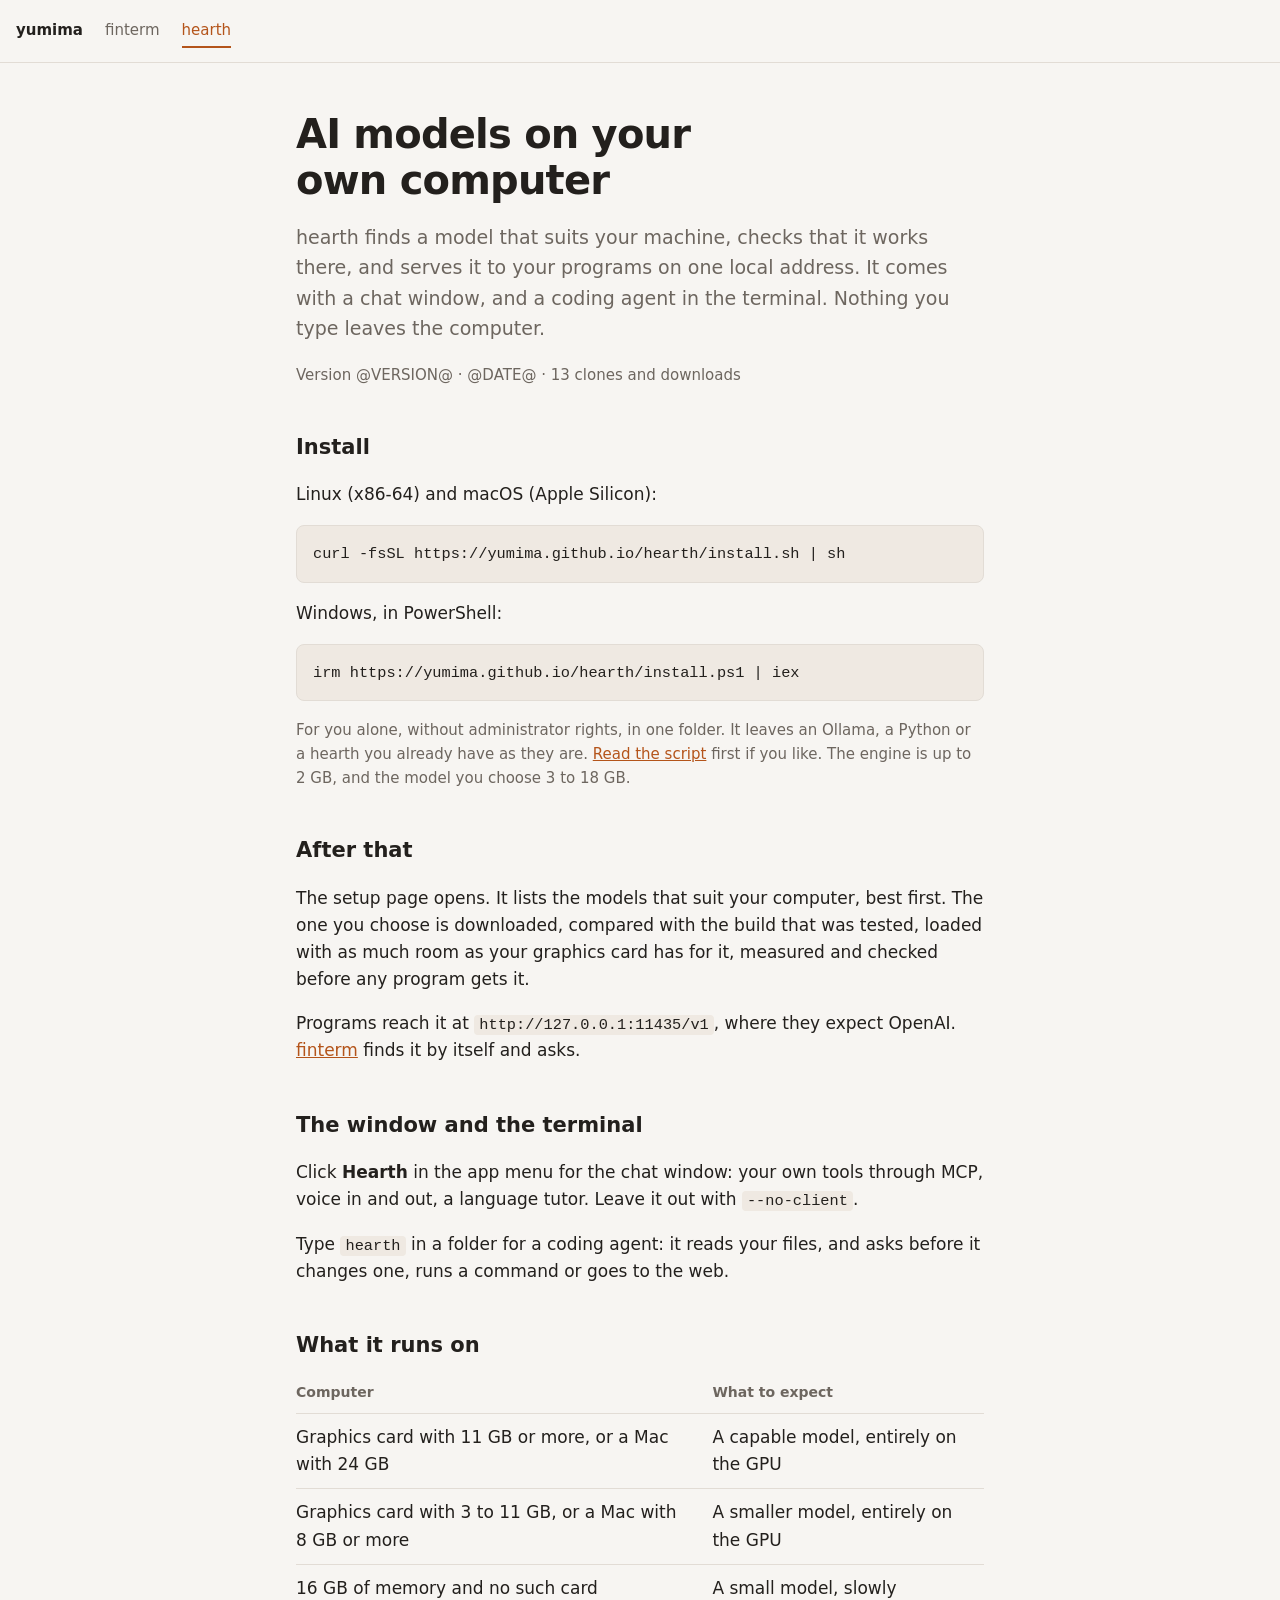
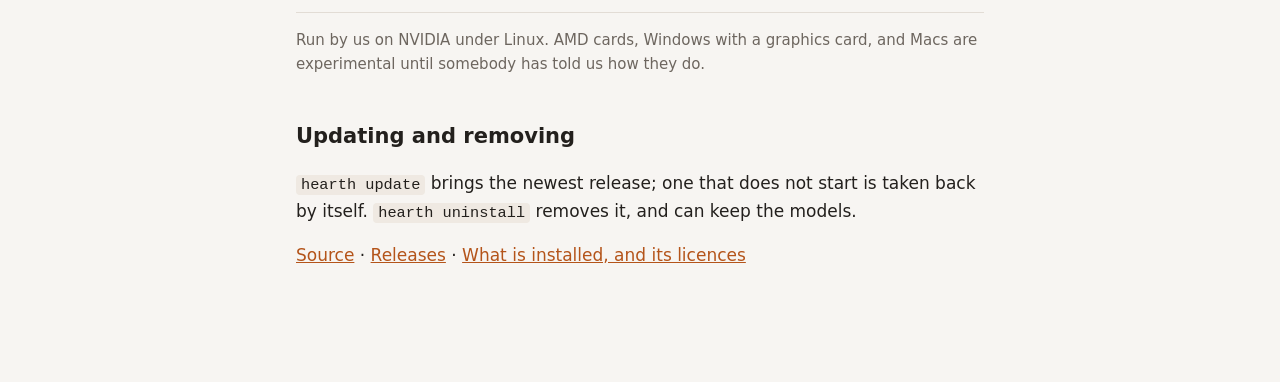
==== site/index.html @ 19655239 "site: version, date, and how many clones and downloads Co-Authored-By: Claude Opus 5.5 <noreply@anth" ====
<!doctype html>
<html lang="en">
<head>
<meta charset="utf-8">
<meta name="viewport" content="width=device-width, initial-scale=1">
<title>hearth</title>
<meta name="description" content="hearth runs AI models on your own computer and serves them to your programs, with a chat window and a coding agent.">
<link rel="stylesheet" href="style.css">
</head>
<body>
<nav aria-label="Projects"><a href="/">yumima</a><a href="/finterm/">finterm</a><a href="/hearth/" aria-current="page">hearth</a></nav>
<main>
  <h1>AI models on your own computer</h1>
  <p class="lead">hearth finds a model that suits your machine, checks that it works there, and serves it to your programs on one local address. It comes with a chat window, and a coding agent in the terminal. Nothing you type leaves the computer.</p>

  <p class="dim">Version @VERSION@ · @DATE@ · <span id="count" data-base="13" title="13 clones of the source that GitHub counted from 10 to 23 November 2026, automated ones included, and the downloads of the engine">13</span> clones and downloads</p>
  <script>
  (function () {
    var el = document.getElementById("count"), base = +el.dataset.base;
    fetch("https://api.github.com/repos/yumima/hearth/releases?per_page=100")
      .then(function (x) { return x.ok ? x.json() : []; })
      .then(function (releases) {
        var n = 0;
        releases.forEach(function (rel) {
          rel.assets.forEach(function (a) { if (/^hearth-.*\.whl$/.test(a.name)) n += a.download_count; });
        });
        el.textContent = (base + n).toLocaleString("en");
      }).catch(function () {});
  })();
  </script>

  <section aria-labelledby="install">
    <h2 id="install">Install</h2>
    <p>Linux (x86-64) and macOS (Apple Silicon):</p>
    <pre><code>curl -fsSL https://yumima.github.io/hearth/install.sh | sh</code></pre>
    <p>Windows, in PowerShell:</p>
    <pre><code>irm https://yumima.github.io/hearth/install.ps1 | iex</code></pre>
    <p class="dim">For you alone, without administrator rights, in one folder. It leaves an Ollama, a Python or a hearth you already have as they are. <a href="install.sh">Read the script</a> first if you like. The engine is up to 2&nbsp;GB, and the model you choose 3&nbsp;to&nbsp;18&nbsp;GB.</p>
  </section>

  <section aria-labelledby="after">
    <h2 id="after">After that</h2>
    <p>The setup page opens. It lists the models that suit your computer, best first. The one you choose is downloaded, compared with the build that was tested, loaded with as much room as your graphics card has for it, measured and checked before any program gets it.</p>
    <p>Programs reach it at <code>http://127.0.0.1:11435/v1</code>, where they expect OpenAI. <a href="/finterm/">finterm</a> finds it by itself and asks.</p>
  </section>

  <section aria-labelledby="client">
    <h2 id="client">The window and the terminal</h2>
    <p>Click <b>Hearth</b> in the app menu for the chat window: your own tools through MCP, voice in and out, a language tutor. Leave it out with <code>--no-client</code>.</p>
    <p>Type <code>hearth</code> in a folder for a coding agent: it reads your files, and asks before it changes one, runs a command or goes to the web.</p>
  </section>

  <section aria-labelledby="needs">
    <h2 id="needs">What it runs on</h2>
    <table>
      <thead><tr><th scope="col">Computer</th><th scope="col">What to expect</th></tr></thead>
      <tbody>
        <tr><td>Graphics card with 11&nbsp;GB or more, or a Mac with 24&nbsp;GB</td><td>A capable model, entirely on the GPU</td></tr>
        <tr><td>Graphics card with 3&nbsp;to&nbsp;11&nbsp;GB, or a Mac with 8&nbsp;GB or more</td><td>A smaller model, entirely on the GPU</td></tr>
        <tr><td>16&nbsp;GB of memory and no such card</td><td>A small model, slowly</td></tr>
      </tbody>
    </table>
    <p class="dim">Run by us on NVIDIA under Linux. AMD cards, Windows with a graphics card, and Macs are experimental until somebody has told us how they do.</p>
  </section>

  <section aria-labelledby="leave">
    <h2 id="leave">Updating and removing</h2>
    <p><code>hearth update</code> brings the newest release; one that does not start is taken back by itself. <code>hearth uninstall</code> removes it, and can keep the models.</p>
    <p><a href="https://github.com/yumima/hearth">Source</a> · <a href="https://github.com/yumima/hearth/releases">Releases</a> · <a href="https://github.com/yumima/hearth/blob/main/THIRD_PARTY.md">What is installed, and its licences</a></p>
  </section>
</main>
</body>
</html>
---- site/style.css ----
:root{color-scheme:light dark;--bg:#f7f5f2;--ink:#23201d;--dim:#6d665f;--line:#e2dcd5;--accent:#b4541a;--code:#efe9e2}
@media (prefers-color-scheme:dark){:root{--bg:#171513;--ink:#ece7e1;--dim:#a49b92;--line:#38332e;--accent:#e08b4f;--code:#221f1b}}
*{box-sizing:border-box}
body{margin:0;background:var(--bg);color:var(--ink);font:17px/1.6 system-ui,-apple-system,"Segoe UI",sans-serif}
nav{display:flex;flex-wrap:wrap;gap:4px 22px;padding:14px 16px;border-bottom:1px solid var(--line);font-size:15px}
nav a{color:var(--dim);text-decoration:none;padding:4px 0}
nav a:first-child{font-weight:600;color:var(--ink)}
nav a[aria-current]{color:var(--accent);border-bottom:2px solid var(--accent)}
main{max-width:720px;margin:0 auto;padding:48px 16px 96px}
h1{font-size:clamp(28px,6vw,40px);line-height:1.15;letter-spacing:-.02em;margin:0 0 16px;text-wrap:balance}
h2{font-size:21px;margin:44px 0 8px}
.lead{font-size:19px;color:var(--dim)}.dim{color:var(--dim);font-size:15px}
a{color:var(--accent)}
a:focus-visible{outline:2px solid var(--accent);outline-offset:3px}
code{background:var(--code);border-radius:4px;padding:1px 5px;font:.9em ui-monospace,Consolas,monospace;overflow-wrap:anywhere}
pre{background:var(--code);border:1px solid var(--line);border-radius:8px;padding:14px 16px;overflow-x:auto}
pre code{background:none;padding:0}
table{border-collapse:collapse;width:100%}
th,td{text-align:left;padding:10px 12px 10px 0;border-bottom:1px solid var(--line);vertical-align:top}
th{font-size:14px;color:var(--dim);font-weight:600}
.cards{display:grid;grid-template-columns:repeat(auto-fit,minmax(220px,1fr));gap:14px;margin-top:32px}
.cards a{display:block;border:1px solid var(--line);border-radius:12px;padding:20px;text-decoration:none;color:var(--ink)}
.cards a:hover{border-color:var(--accent)}
.cards b{display:block;font-size:20px;margin-bottom:4px}.cards span{color:var(--dim);font-size:15px}
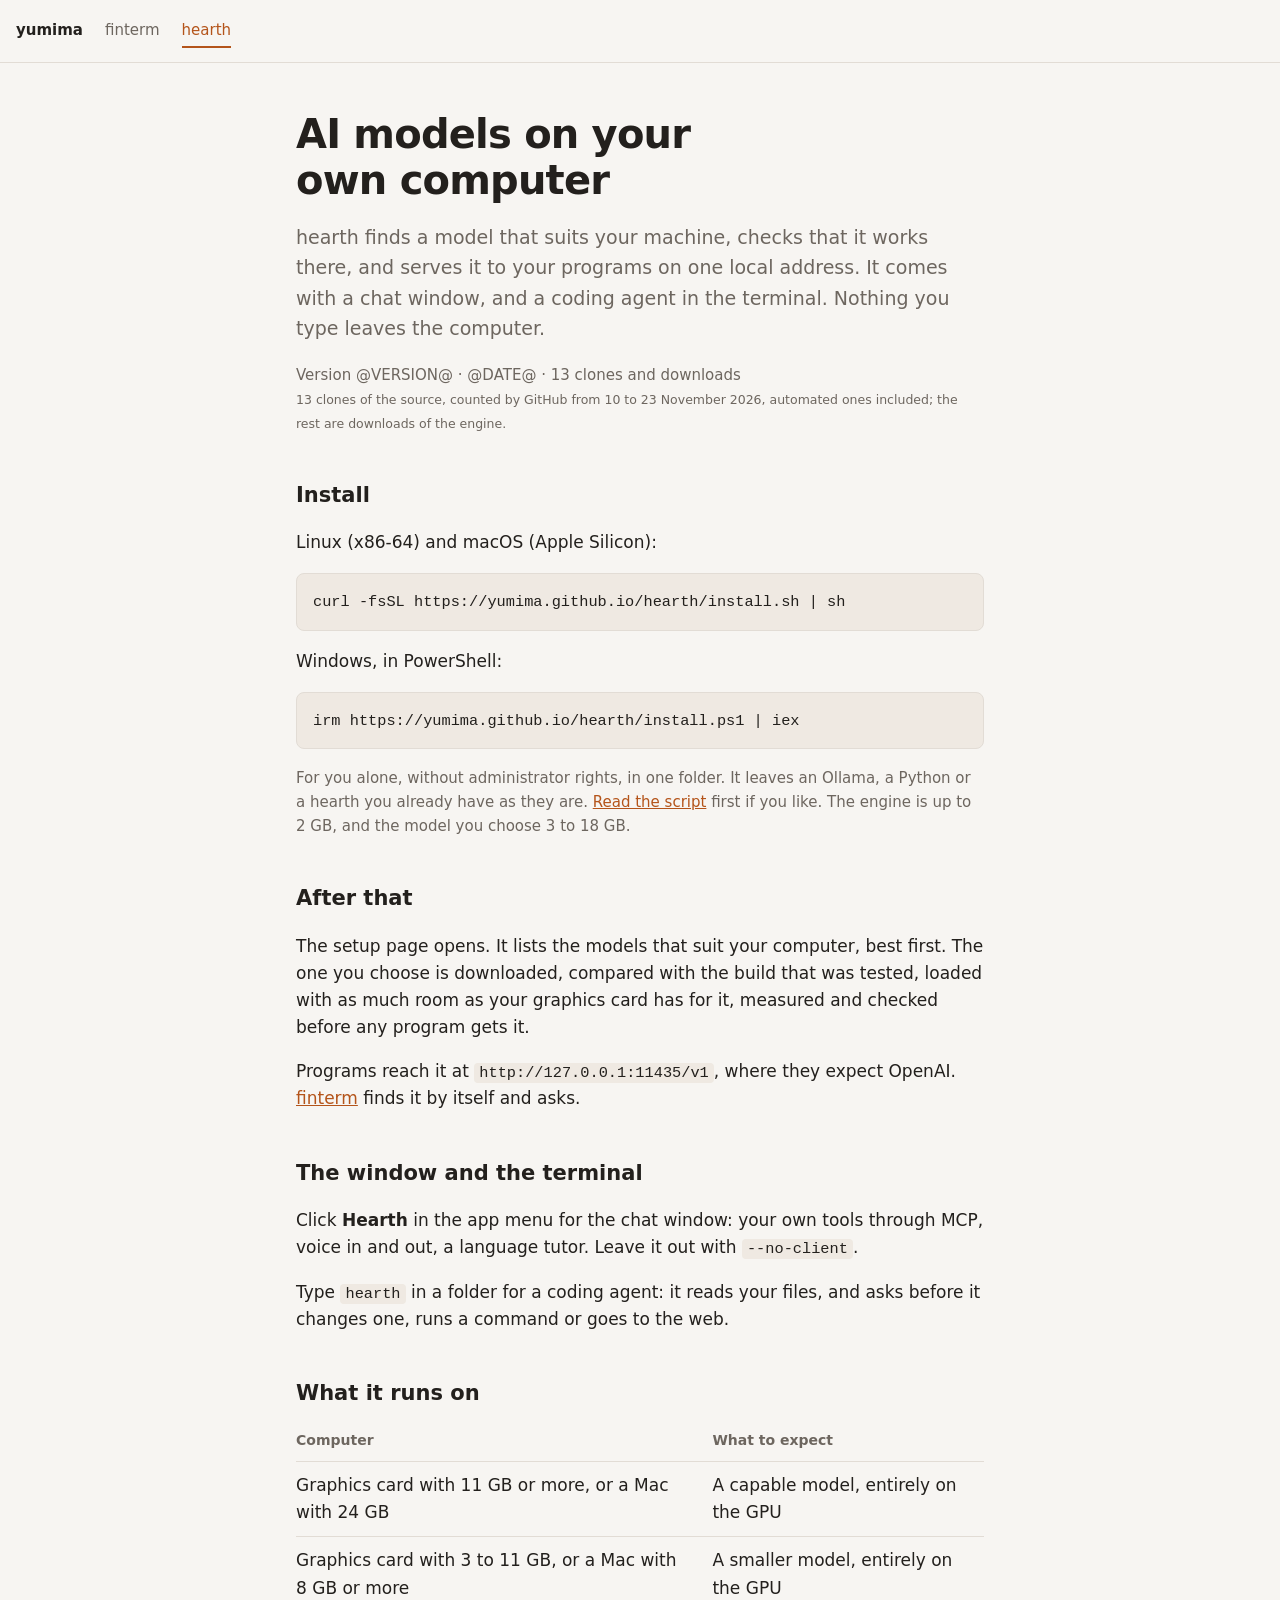
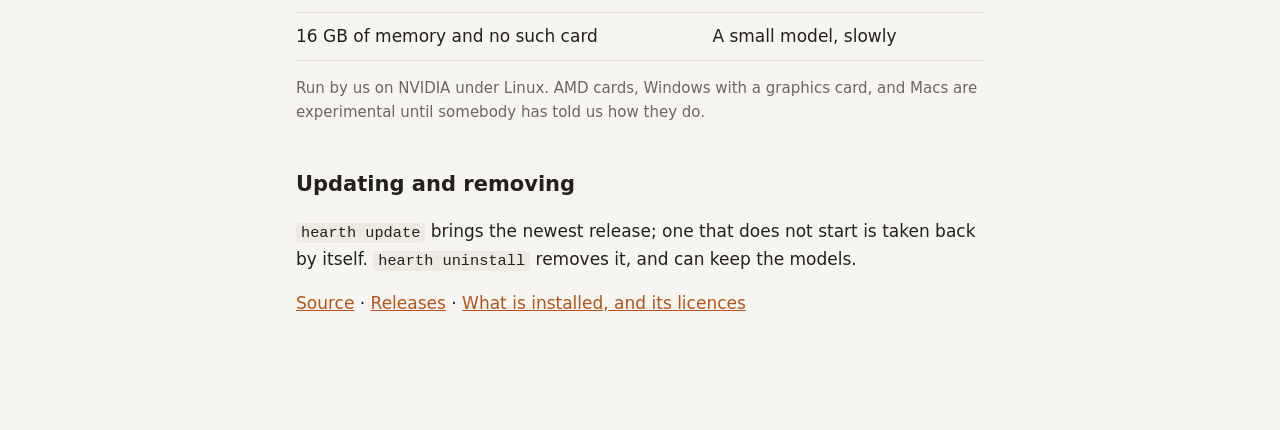
==== commit ce264453: "site: what the count is made of Co-Authored-By: Claude Opus 5.5 <noreply@anthropic.com>" ====
--- a/site/index.html
+++ b/site/index.html
@@ -13,7 +13,7 @@
   <h1>AI models on your own computer</h1>
   <p class="lead">hearth finds a model that suits your machine, checks that it works there, and serves it to your programs on one local address. It comes with a chat window, and a coding agent in the terminal. Nothing you type leaves the computer.</p>
 
-  <p class="dim">Version @VERSION@ · @DATE@ · <span id="count" data-base="13" title="13 clones of the source that GitHub counted from 10 to 23 November 2026, automated ones included, and the downloads of the engine">13</span> clones and downloads</p>
+  <p class="dim">Version @VERSION@ · @DATE@ · <span id="count" data-base="13">13</span> clones and downloads<br><small>13 clones of the source, counted by GitHub from 10 to 23 November 2026, automated ones included; the rest are downloads of the engine.</small></p>
   <script>
   (function () {
     var el = document.getElementById("count"), base = +el.dataset.base;
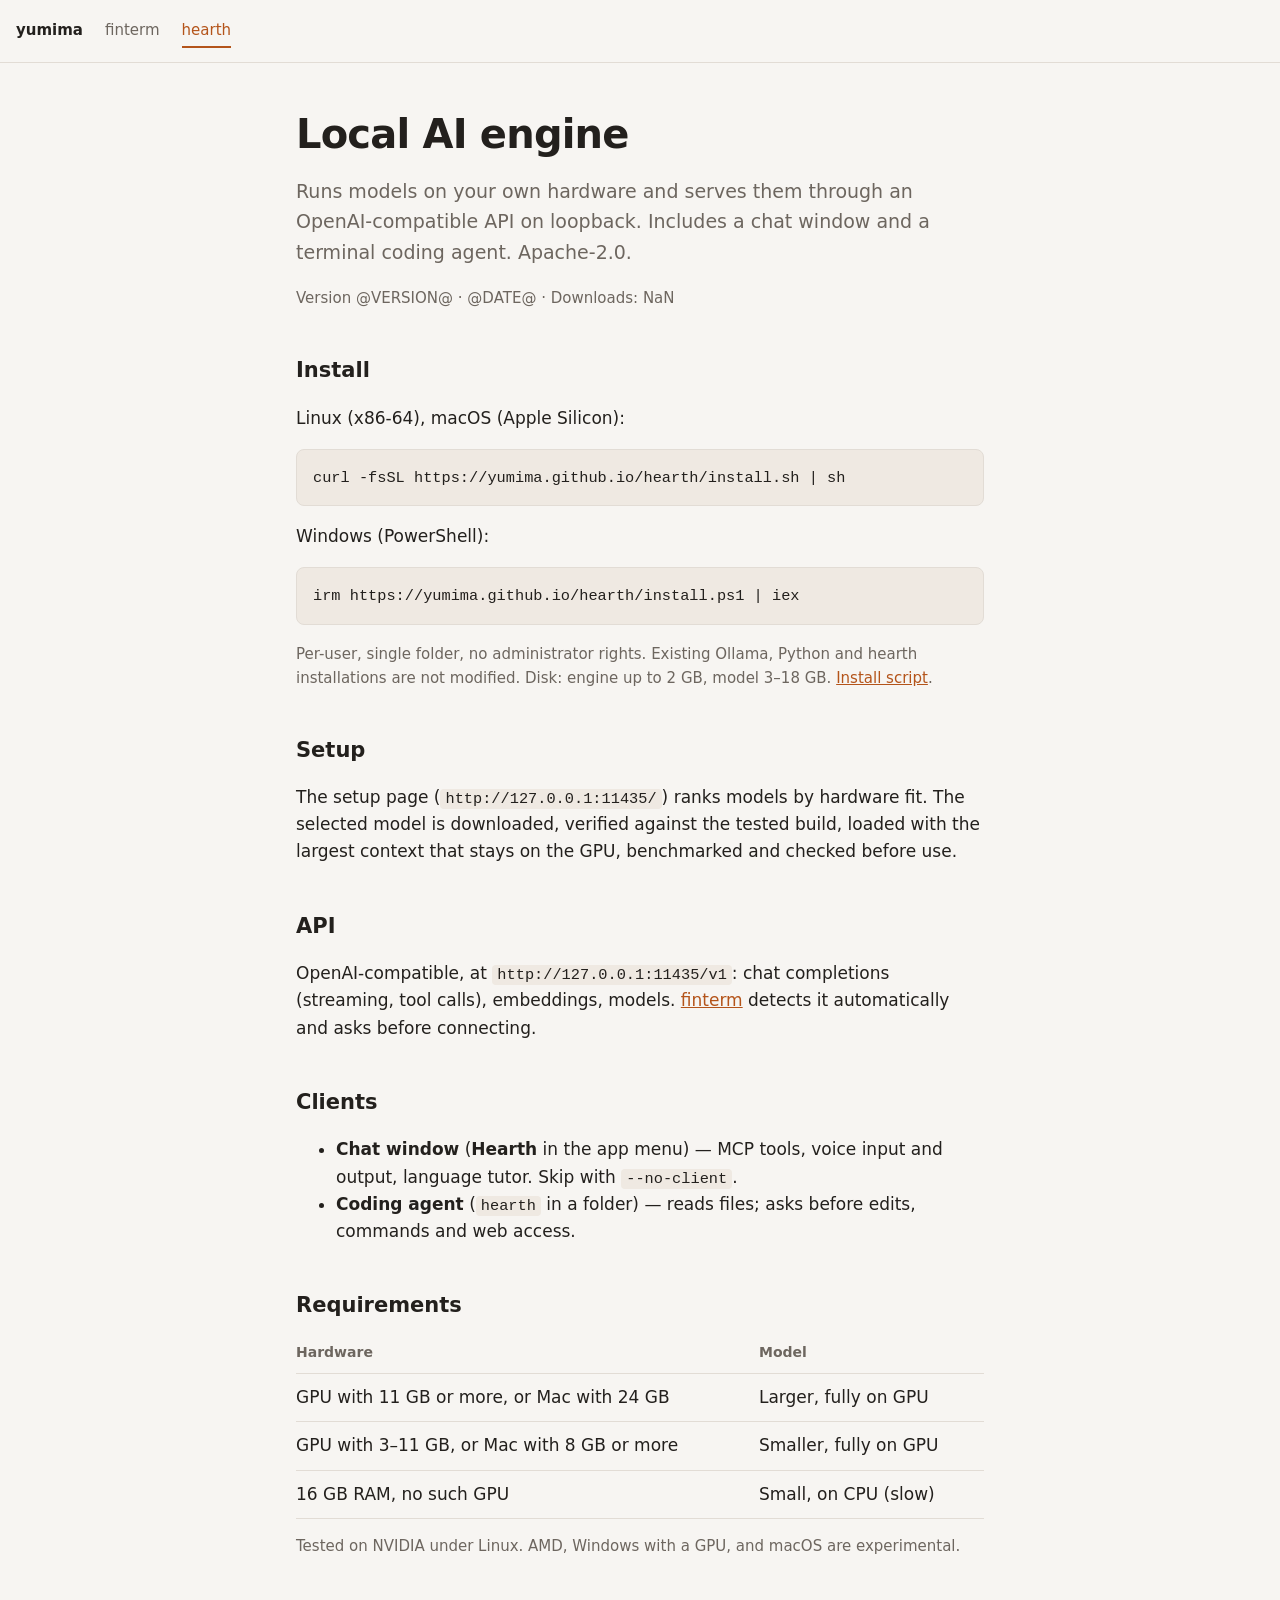
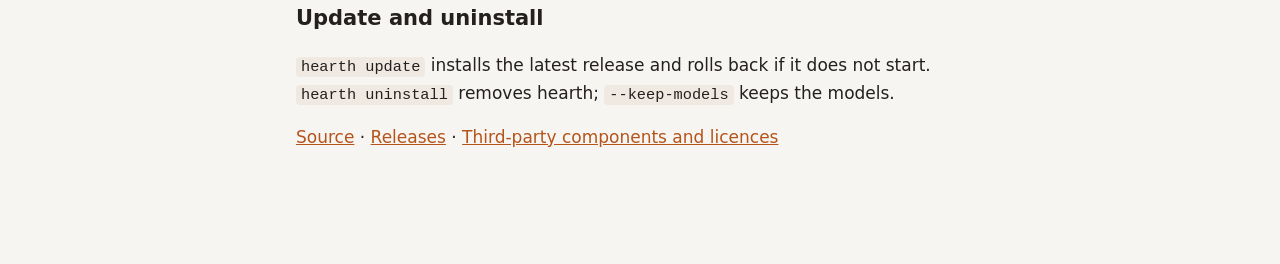
==== commit 40daa0f5: "site: the counter is downloads only; concise technical copy Co-Authored-By: Claude Opus 5.5 <noreply" ====
--- a/site/index.html
+++ b/site/index.html
@@ -3,70 +3,90 @@
 <head>
 <meta charset="utf-8">
 <meta name="viewport" content="width=device-width, initial-scale=1">
-<title>hearth</title>
-<meta name="description" content="hearth runs AI models on your own computer and serves them to your programs, with a chat window and a coding agent.">
+<title>hearth — local AI engine</title>
+<meta name="description" content="Local AI engine with an OpenAI-compatible API, a chat window and a terminal coding agent.">
 <link rel="stylesheet" href="style.css">
 </head>
 <body>
 <nav aria-label="Projects"><a href="/">yumima</a><a href="/finterm/">finterm</a><a href="/hearth/" aria-current="page">hearth</a></nav>
 <main>
-  <h1>AI models on your own computer</h1>
-  <p class="lead">hearth finds a model that suits your machine, checks that it works there, and serves it to your programs on one local address. It comes with a chat window, and a coding agent in the terminal. Nothing you type leaves the computer.</p>
+  <h1>Local AI engine</h1>
+  <p class="lead">Runs models on your own hardware and serves them through an OpenAI-compatible API on loopback. Includes a chat window and a terminal coding agent. Apache-2.0.</p>
 
-  <p class="dim">Version @VERSION@ · @DATE@ · <span id="count" data-base="13">13</span> clones and downloads<br><small>13 clones of the source, counted by GitHub from 10 to 23 November 2026, automated ones included; the rest are downloads of the engine.</small></p>
+  <p class="dim">Version @VERSION@ · @DATE@ · Downloads: <span id="count" data-built="@DOWNLOADS@">@DOWNLOADS@</span></p>
   <script>
   (function () {
-    var el = document.getElementById("count"), base = +el.dataset.base;
-    fetch("https://api.github.com/repos/yumima/hearth/releases?per_page=100")
-      .then(function (x) { return x.ok ? x.json() : []; })
-      .then(function (releases) {
-        var n = 0;
-        releases.forEach(function (rel) {
-          rel.assets.forEach(function (a) { if (/^hearth-.*\.whl$/.test(a.name)) n += a.download_count; });
-        });
-        el.textContent = (base + n).toLocaleString("en");
-      }).catch(function () {});
+    // Counts only rise: the page's own, the last shown in the past day, GitHub's current.
+    var el = document.getElementById("count"), key = "hearth-downloads", shown = +el.dataset.built;
+    function render() { el.textContent = shown.toLocaleString("en"); }
+    function refresh() {
+      fetch("https://api.github.com/repos/yumima/hearth/releases?per_page=100")
+        .then(function (x) { if (!x.ok) throw x.status; return x.json(); })
+        .then(function (releases) {
+          var n = 0;
+          releases.forEach(function (rel) {
+            rel.assets.forEach(function (a) { if (/^hearth-.*\.whl$/.test(a.name)) n += a.download_count; });
+          });
+          if (n <= shown) return;
+          shown = n;
+          try { localStorage.setItem(key, JSON.stringify({ at: Date.now(), n: n })); } catch (e) {}
+          render();
+        }).catch(function () {});
+    }
+    try {
+      var m = JSON.parse(localStorage.getItem(key));
+      if (m && Date.now() - m.at < 864e5 && m.n > shown) shown = m.n;
+    } catch (e) {}
+    render();
+    refresh();
+    document.addEventListener("visibilitychange", function () { if (!document.hidden) refresh(); });
   })();
   </script>
 
   <section aria-labelledby="install">
     <h2 id="install">Install</h2>
-    <p>Linux (x86-64) and macOS (Apple Silicon):</p>
+    <p>Linux (x86-64), macOS (Apple Silicon):</p>
     <pre><code>curl -fsSL https://yumima.github.io/hearth/install.sh | sh</code></pre>
-    <p>Windows, in PowerShell:</p>
+    <p>Windows (PowerShell):</p>
     <pre><code>irm https://yumima.github.io/hearth/install.ps1 | iex</code></pre>
-    <p class="dim">For you alone, without administrator rights, in one folder. It leaves an Ollama, a Python or a hearth you already have as they are. <a href="install.sh">Read the script</a> first if you like. The engine is up to 2&nbsp;GB, and the model you choose 3&nbsp;to&nbsp;18&nbsp;GB.</p>
+    <p class="dim">Per-user, single folder, no administrator rights. Existing Ollama, Python and hearth installations are not modified. Disk: engine up to 2&nbsp;GB, model 3–18&nbsp;GB. <a href="install.sh">Install script</a>.</p>
   </section>
 
-  <section aria-labelledby="after">
-    <h2 id="after">After that</h2>
-    <p>The setup page opens. It lists the models that suit your computer, best first. The one you choose is downloaded, compared with the build that was tested, loaded with as much room as your graphics card has for it, measured and checked before any program gets it.</p>
-    <p>Programs reach it at <code>http://127.0.0.1:11435/v1</code>, where they expect OpenAI. <a href="/finterm/">finterm</a> finds it by itself and asks.</p>
+  <section aria-labelledby="setup">
+    <h2 id="setup">Setup</h2>
+    <p>The setup page (<code>http://127.0.0.1:11435/</code>) ranks models by hardware fit. The selected model is downloaded, verified against the tested build, loaded with the largest context that stays on the GPU, benchmarked and checked before use.</p>
+  </section>
+
+  <section aria-labelledby="api">
+    <h2 id="api">API</h2>
+    <p>OpenAI-compatible, at <code>http://127.0.0.1:11435/v1</code>: chat completions (streaming, tool calls), embeddings, models. <a href="/finterm/">finterm</a> detects it automatically and asks before connecting.</p>
   </section>
 
   <section aria-labelledby="client">
-    <h2 id="client">The window and the terminal</h2>
-    <p>Click <b>Hearth</b> in the app menu for the chat window: your own tools through MCP, voice in and out, a language tutor. Leave it out with <code>--no-client</code>.</p>
-    <p>Type <code>hearth</code> in a folder for a coding agent: it reads your files, and asks before it changes one, runs a command or goes to the web.</p>
+    <h2 id="client">Clients</h2>
+    <ul>
+      <li><b>Chat window</b> (<b>Hearth</b> in the app menu) — MCP tools, voice input and output, language tutor. Skip with <code>--no-client</code>.</li>
+      <li><b>Coding agent</b> (<code>hearth</code> in a folder) — reads files; asks before edits, commands and web access.</li>
+    </ul>
   </section>
 
   <section aria-labelledby="needs">
-    <h2 id="needs">What it runs on</h2>
+    <h2 id="needs">Requirements</h2>
     <table>
-      <thead><tr><th scope="col">Computer</th><th scope="col">What to expect</th></tr></thead>
+      <thead><tr><th scope="col">Hardware</th><th scope="col">Model</th></tr></thead>
       <tbody>
-        <tr><td>Graphics card with 11&nbsp;GB or more, or a Mac with 24&nbsp;GB</td><td>A capable model, entirely on the GPU</td></tr>
-        <tr><td>Graphics card with 3&nbsp;to&nbsp;11&nbsp;GB, or a Mac with 8&nbsp;GB or more</td><td>A smaller model, entirely on the GPU</td></tr>
-        <tr><td>16&nbsp;GB of memory and no such card</td><td>A small model, slowly</td></tr>
+        <tr><td>GPU with 11&nbsp;GB or more, or Mac with 24&nbsp;GB</td><td>Larger, fully on GPU</td></tr>
+        <tr><td>GPU with 3–11&nbsp;GB, or Mac with 8&nbsp;GB or more</td><td>Smaller, fully on GPU</td></tr>
+        <tr><td>16&nbsp;GB RAM, no such GPU</td><td>Small, on CPU (slow)</td></tr>
       </tbody>
     </table>
-    <p class="dim">Run by us on NVIDIA under Linux. AMD cards, Windows with a graphics card, and Macs are experimental until somebody has told us how they do.</p>
+    <p class="dim">Tested on NVIDIA under Linux. AMD, Windows with a GPU, and macOS are experimental.</p>
   </section>
 
   <section aria-labelledby="leave">
-    <h2 id="leave">Updating and removing</h2>
-    <p><code>hearth update</code> brings the newest release; one that does not start is taken back by itself. <code>hearth uninstall</code> removes it, and can keep the models.</p>
-    <p><a href="https://github.com/yumima/hearth">Source</a> · <a href="https://github.com/yumima/hearth/releases">Releases</a> · <a href="https://github.com/yumima/hearth/blob/main/THIRD_PARTY.md">What is installed, and its licences</a></p>
+    <h2 id="leave">Update and uninstall</h2>
+    <p><code>hearth update</code> installs the latest release and rolls back if it does not start. <code>hearth uninstall</code> removes hearth; <code>--keep-models</code> keeps the models.</p>
+    <p><a href="https://github.com/yumima/hearth">Source</a> · <a href="https://github.com/yumima/hearth/releases">Releases</a> · <a href="https://github.com/yumima/hearth/blob/main/THIRD_PARTY.md">Third-party components and licences</a></p>
   </section>
 </main>
 </body>
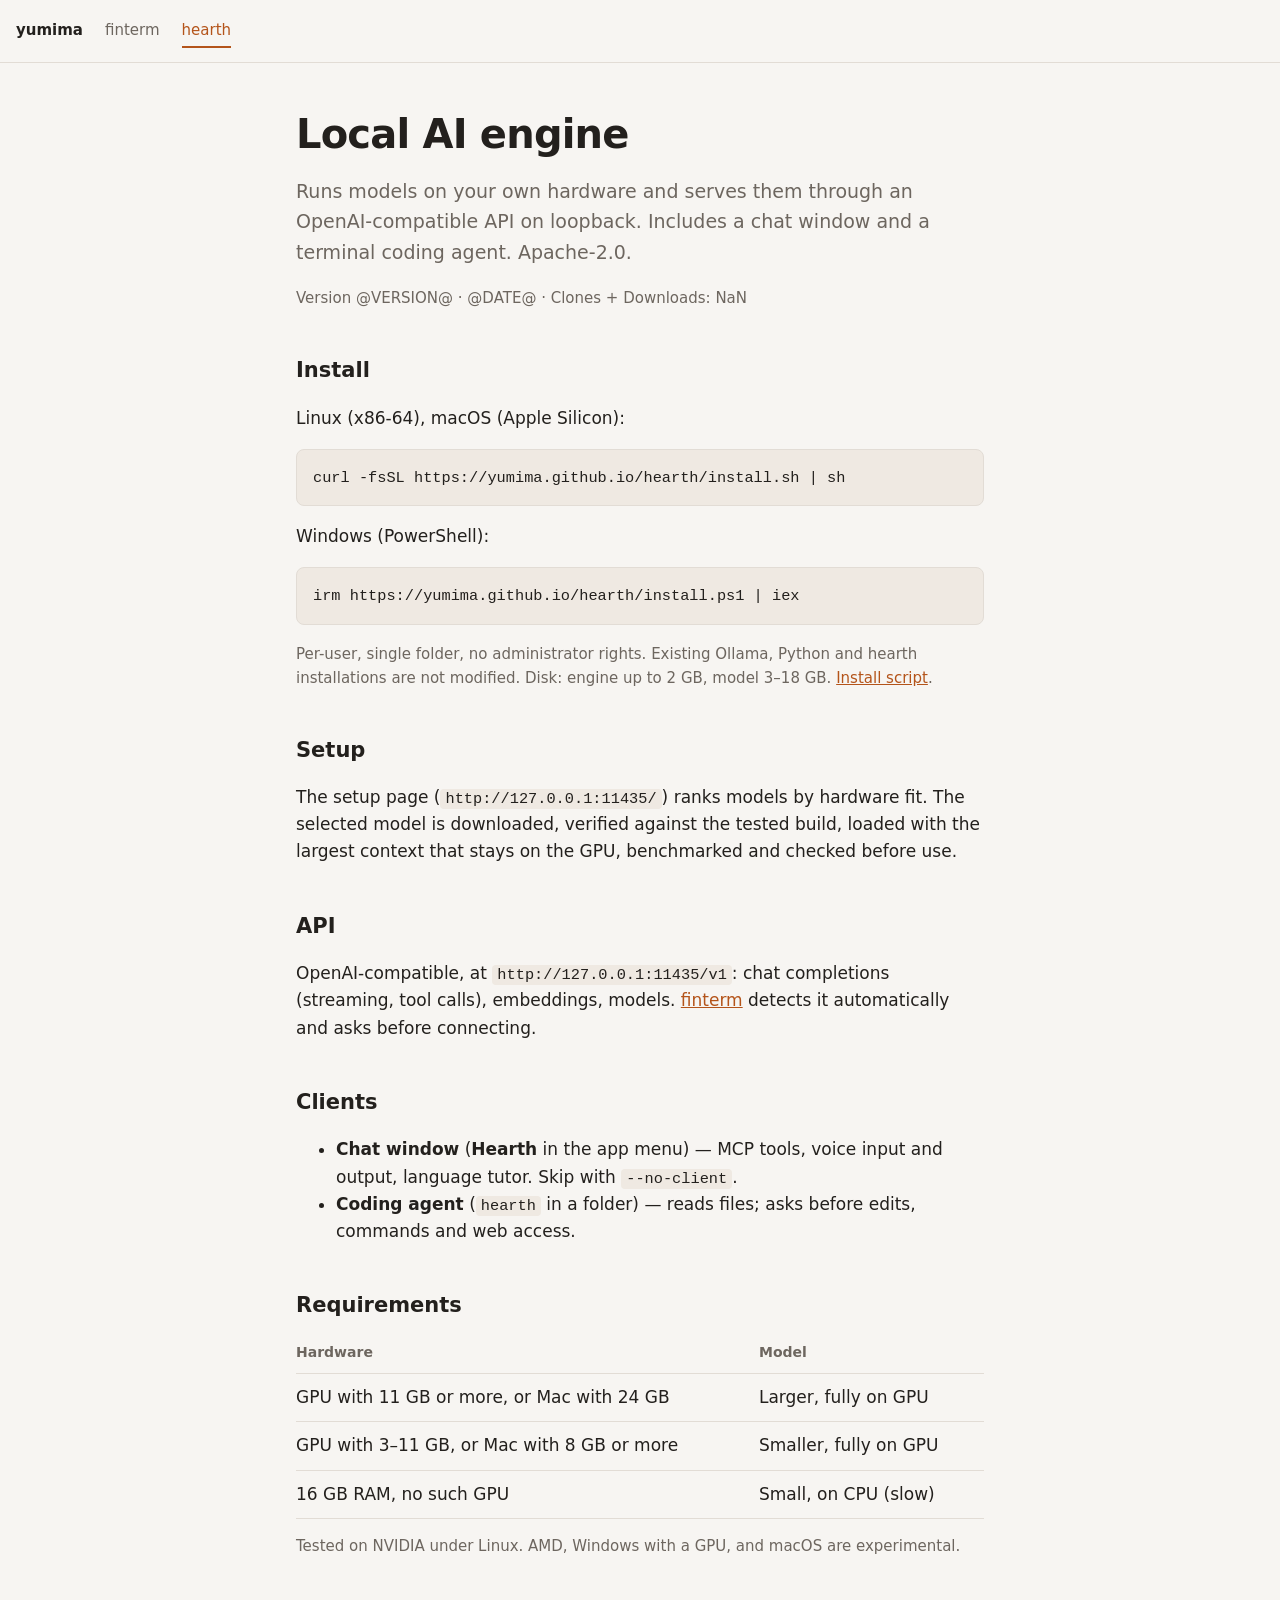
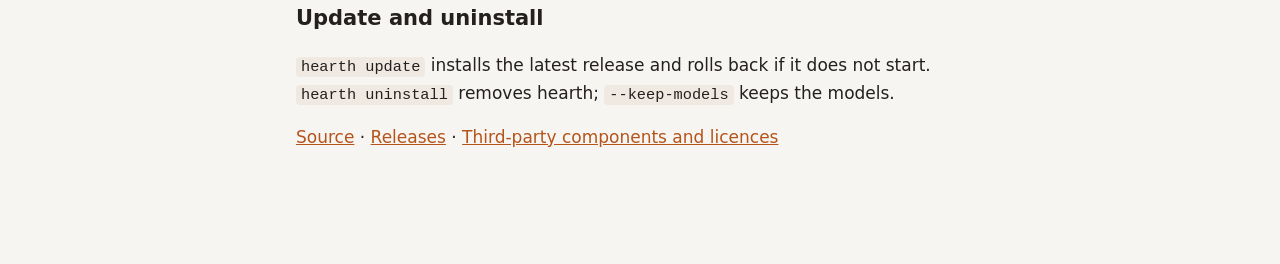
==== commit ddc50569: "site: the counter is clones and downloads Co-Authored-By: Claude Opus 5.5 <noreply@anthropic.com>" ====
--- a/site/index.html
+++ b/site/index.html
@@ -13,12 +13,12 @@
   <h1>Local AI engine</h1>
   <p class="lead">Runs models on your own hardware and serves them through an OpenAI-compatible API on loopback. Includes a chat window and a terminal coding agent. Apache-2.0.</p>
 
-  <p class="dim">Version @VERSION@ · @DATE@ · Downloads: <span id="count" data-built="@DOWNLOADS@">@DOWNLOADS@</span></p>
+  <p class="dim">Version @VERSION@ · @DATE@ · Clones + Downloads: <span id="count" data-clones="13" data-built="@DOWNLOADS@">@TOTAL@</span></p>
   <script>
   (function () {
-    // Counts only rise: the page's own, the last shown in the past day, GitHub's current.
-    var el = document.getElementById("count"), key = "hearth-downloads", shown = +el.dataset.built;
-    function render() { el.textContent = shown.toLocaleString("en"); }
+    // Clones (GitHub gives them only to the owner) and downloads. Counts only rise: the page's own, the last shown in the past day, GitHub's current.
+    var el = document.getElementById("count"), key = "hearth-downloads", shown = +el.dataset.built, clones = +el.dataset.clones;
+    function render() { el.textContent = (clones + shown).toLocaleString("en"); }
     function refresh() {
       fetch("https://api.github.com/repos/yumima/hearth/releases?per_page=100")
         .then(function (x) { if (!x.ok) throw x.status; return x.json(); })
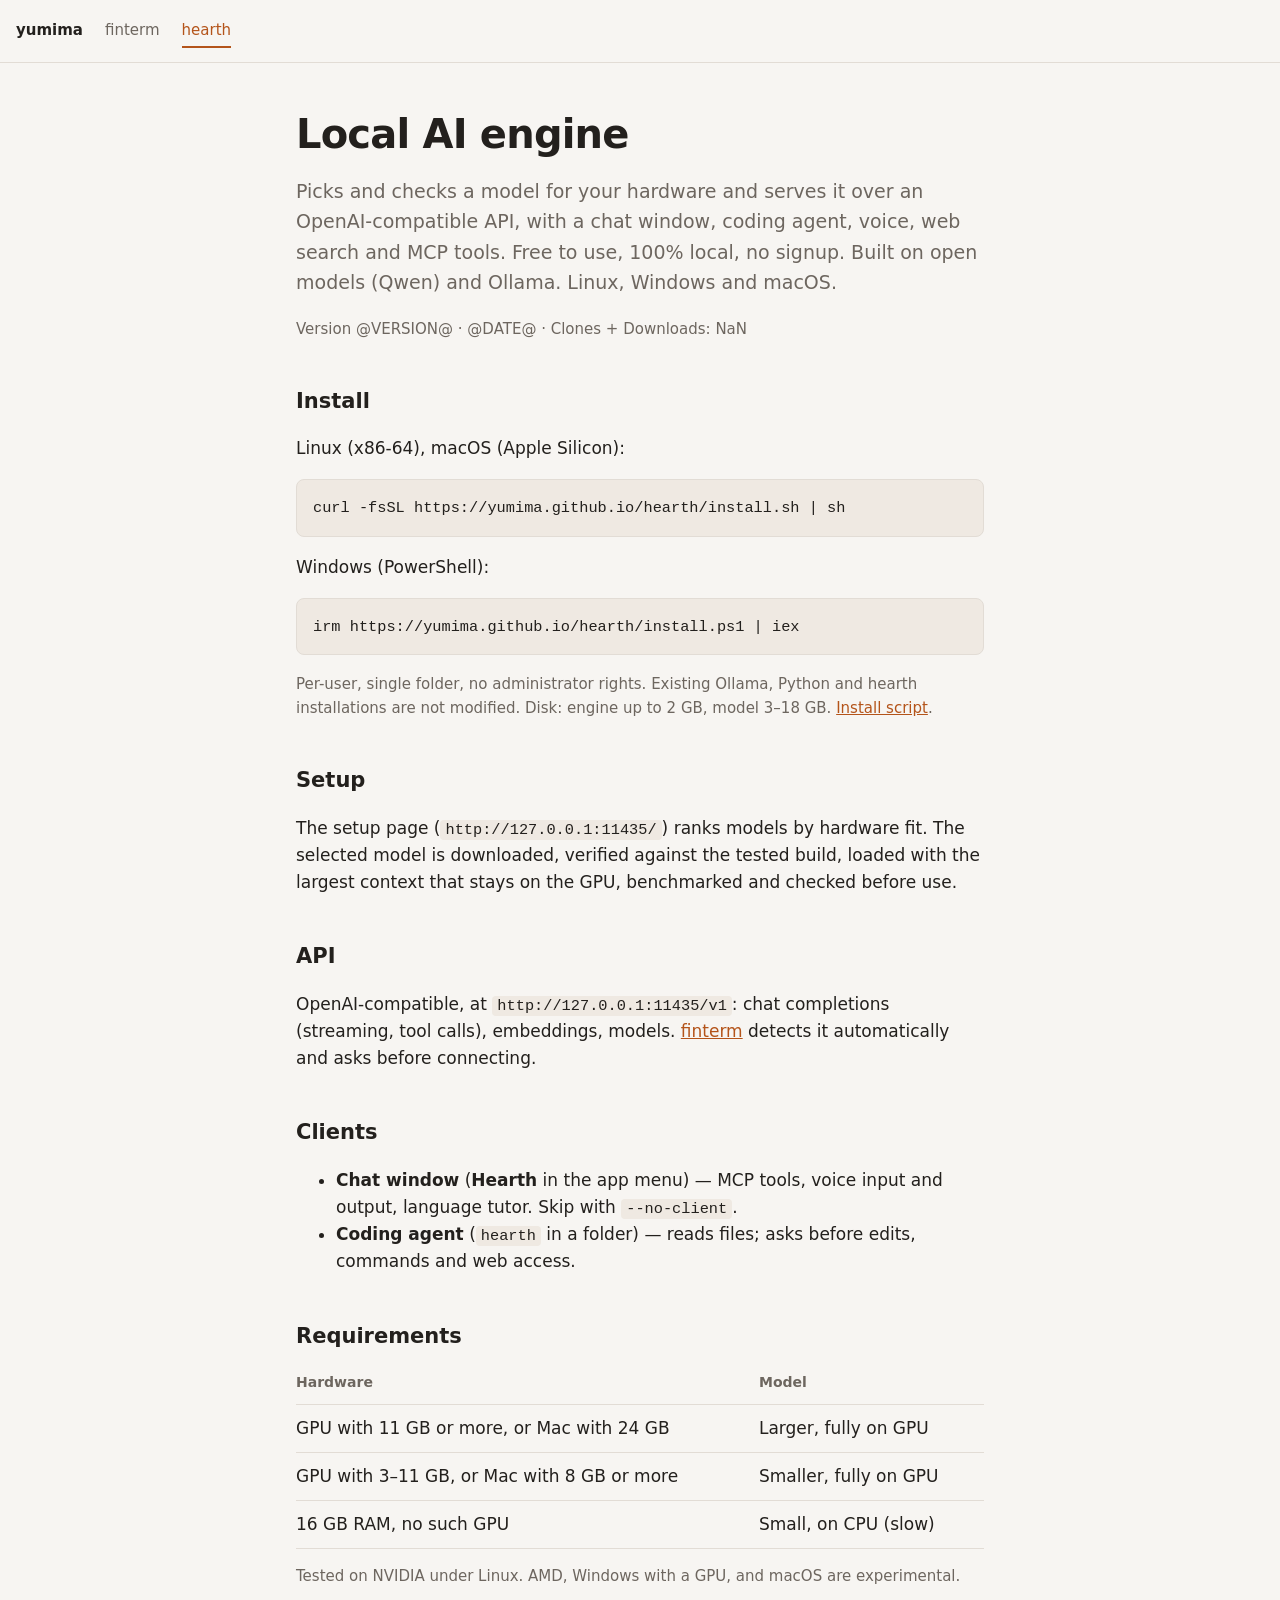
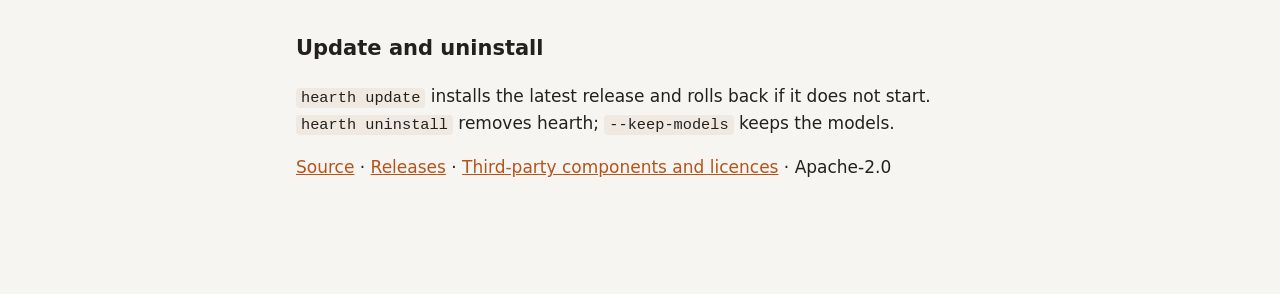
==== commit 3a333596: "site: what hearth does, shorter Co-Authored-By: Claude Opus 5.5 <noreply@anthropic.com>" ====
--- a/site/index.html
+++ b/site/index.html
@@ -4,14 +4,14 @@
 <meta charset="utf-8">
 <meta name="viewport" content="width=device-width, initial-scale=1">
 <title>hearth — local AI engine</title>
-<meta name="description" content="Local AI engine with an OpenAI-compatible API, a chat window and a terminal coding agent.">
+<meta name="description" content="Local AI engine. Picks and checks a model for your hardware and serves it over an OpenAI-compatible API, with a chat window, coding agent, voice, web search and MCP tools. Free to use, 100% local, no signup. Built on open models (Qwen) and Ollama. Linux, Windows and macOS.">
 <link rel="stylesheet" href="style.css">
 </head>
 <body>
 <nav aria-label="Projects"><a href="/">yumima</a><a href="/finterm/">finterm</a><a href="/hearth/" aria-current="page">hearth</a></nav>
 <main>
   <h1>Local AI engine</h1>
-  <p class="lead">Runs models on your own hardware and serves them through an OpenAI-compatible API on loopback. Includes a chat window and a terminal coding agent. Apache-2.0.</p>
+  <p class="lead">Picks and checks a model for your hardware and serves it over an OpenAI-compatible API, with a chat window, coding agent, voice, web search and MCP tools. Free to use, 100% local, no signup. Built on open models (Qwen) and Ollama. Linux, Windows and macOS.</p>
 
   <p class="dim">Version @VERSION@ · @DATE@ · Clones + Downloads: <span id="count" data-clones="13" data-built="@DOWNLOADS@">@TOTAL@</span></p>
   <script>
@@ -86,7 +86,7 @@
   <section aria-labelledby="leave">
     <h2 id="leave">Update and uninstall</h2>
     <p><code>hearth update</code> installs the latest release and rolls back if it does not start. <code>hearth uninstall</code> removes hearth; <code>--keep-models</code> keeps the models.</p>
-    <p><a href="https://github.com/yumima/hearth">Source</a> · <a href="https://github.com/yumima/hearth/releases">Releases</a> · <a href="https://github.com/yumima/hearth/blob/main/THIRD_PARTY.md">Third-party components and licences</a></p>
+    <p><a href="https://github.com/yumima/hearth">Source</a> · <a href="https://github.com/yumima/hearth/releases">Releases</a> · <a href="https://github.com/yumima/hearth/blob/main/THIRD_PARTY.md">Third-party components and licences</a> · Apache-2.0</p>
   </section>
 </main>
 </body>
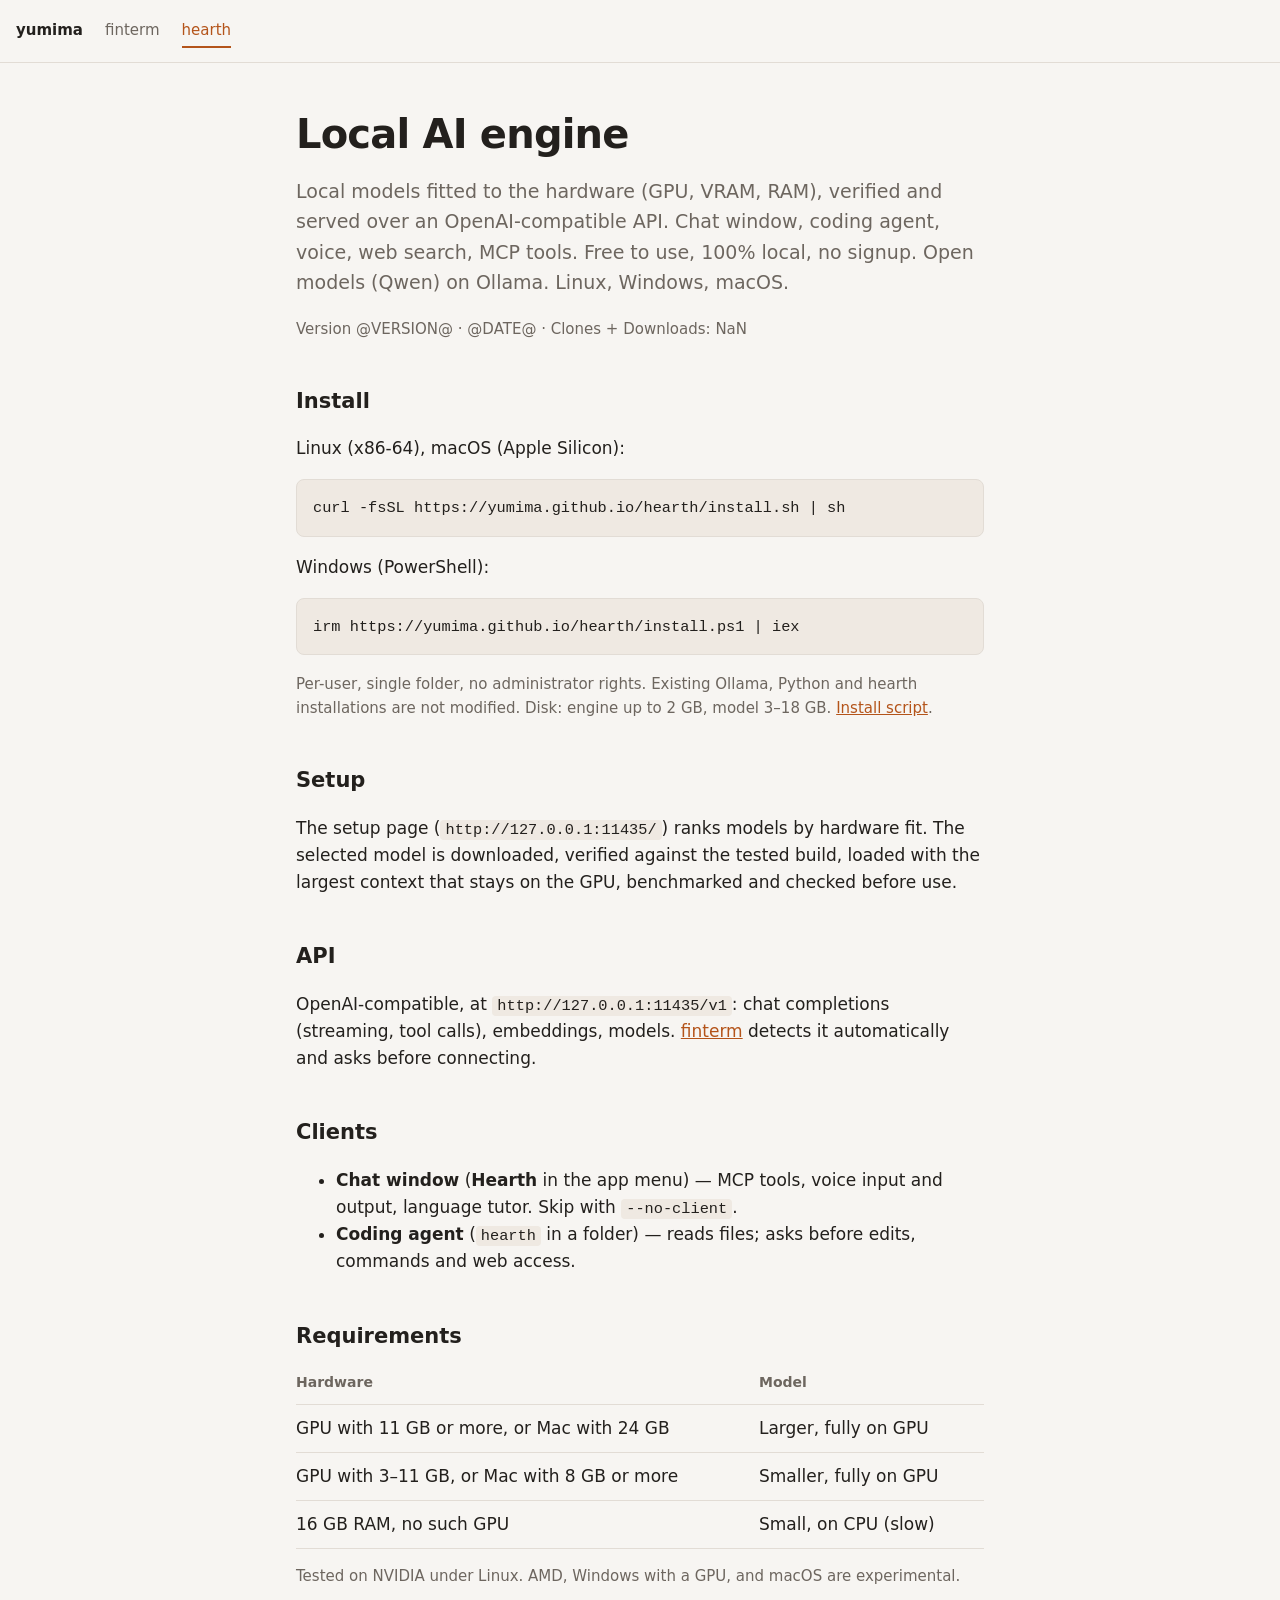
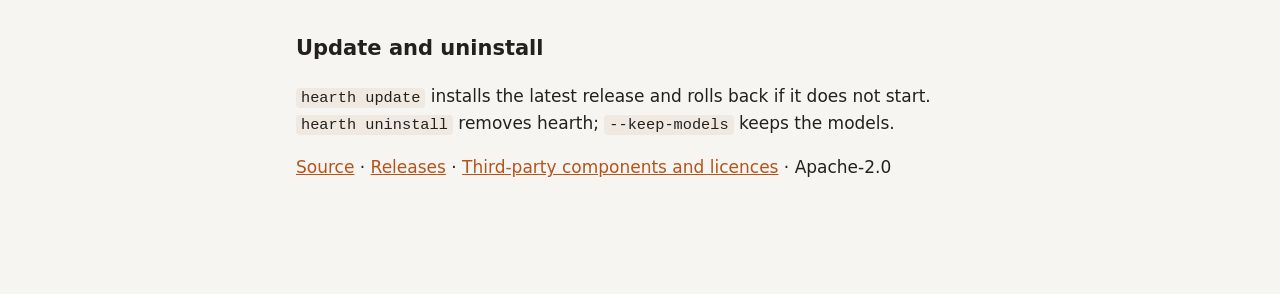
==== commit 8069845d: "site: the lead, dry and technical Co-Authored-By: Claude Opus 5.5 <noreply@anthropic.com>" ====
--- a/site/index.html
+++ b/site/index.html
@@ -4,14 +4,14 @@
 <meta charset="utf-8">
 <meta name="viewport" content="width=device-width, initial-scale=1">
 <title>hearth — local AI engine</title>
-<meta name="description" content="Local AI engine. Picks and checks a model for your hardware and serves it over an OpenAI-compatible API, with a chat window, coding agent, voice, web search and MCP tools. Free to use, 100% local, no signup. Built on open models (Qwen) and Ollama. Linux, Windows and macOS.">
+<meta name="description" content="Local AI engine. Local models fitted to the hardware (GPU, VRAM, RAM), verified and served over an OpenAI-compatible API. Chat window, coding agent, voice, web search, MCP tools. Free to use, 100% local, no signup. Open models (Qwen) on Ollama. Linux, Windows, macOS.">
 <link rel="stylesheet" href="style.css">
 </head>
 <body>
 <nav aria-label="Projects"><a href="/">yumima</a><a href="/finterm/">finterm</a><a href="/hearth/" aria-current="page">hearth</a></nav>
 <main>
   <h1>Local AI engine</h1>
-  <p class="lead">Picks and checks a model for your hardware and serves it over an OpenAI-compatible API, with a chat window, coding agent, voice, web search and MCP tools. Free to use, 100% local, no signup. Built on open models (Qwen) and Ollama. Linux, Windows and macOS.</p>
+  <p class="lead">Local models fitted to the hardware (GPU, VRAM, RAM), verified and served over an OpenAI-compatible API. Chat window, coding agent, voice, web search, MCP tools. Free to use, 100% local, no signup. Open models (Qwen) on Ollama. Linux, Windows, macOS.</p>
 
   <p class="dim">Version @VERSION@ · @DATE@ · Clones + Downloads: <span id="count" data-clones="13" data-built="@DOWNLOADS@">@TOTAL@</span></p>
   <script>
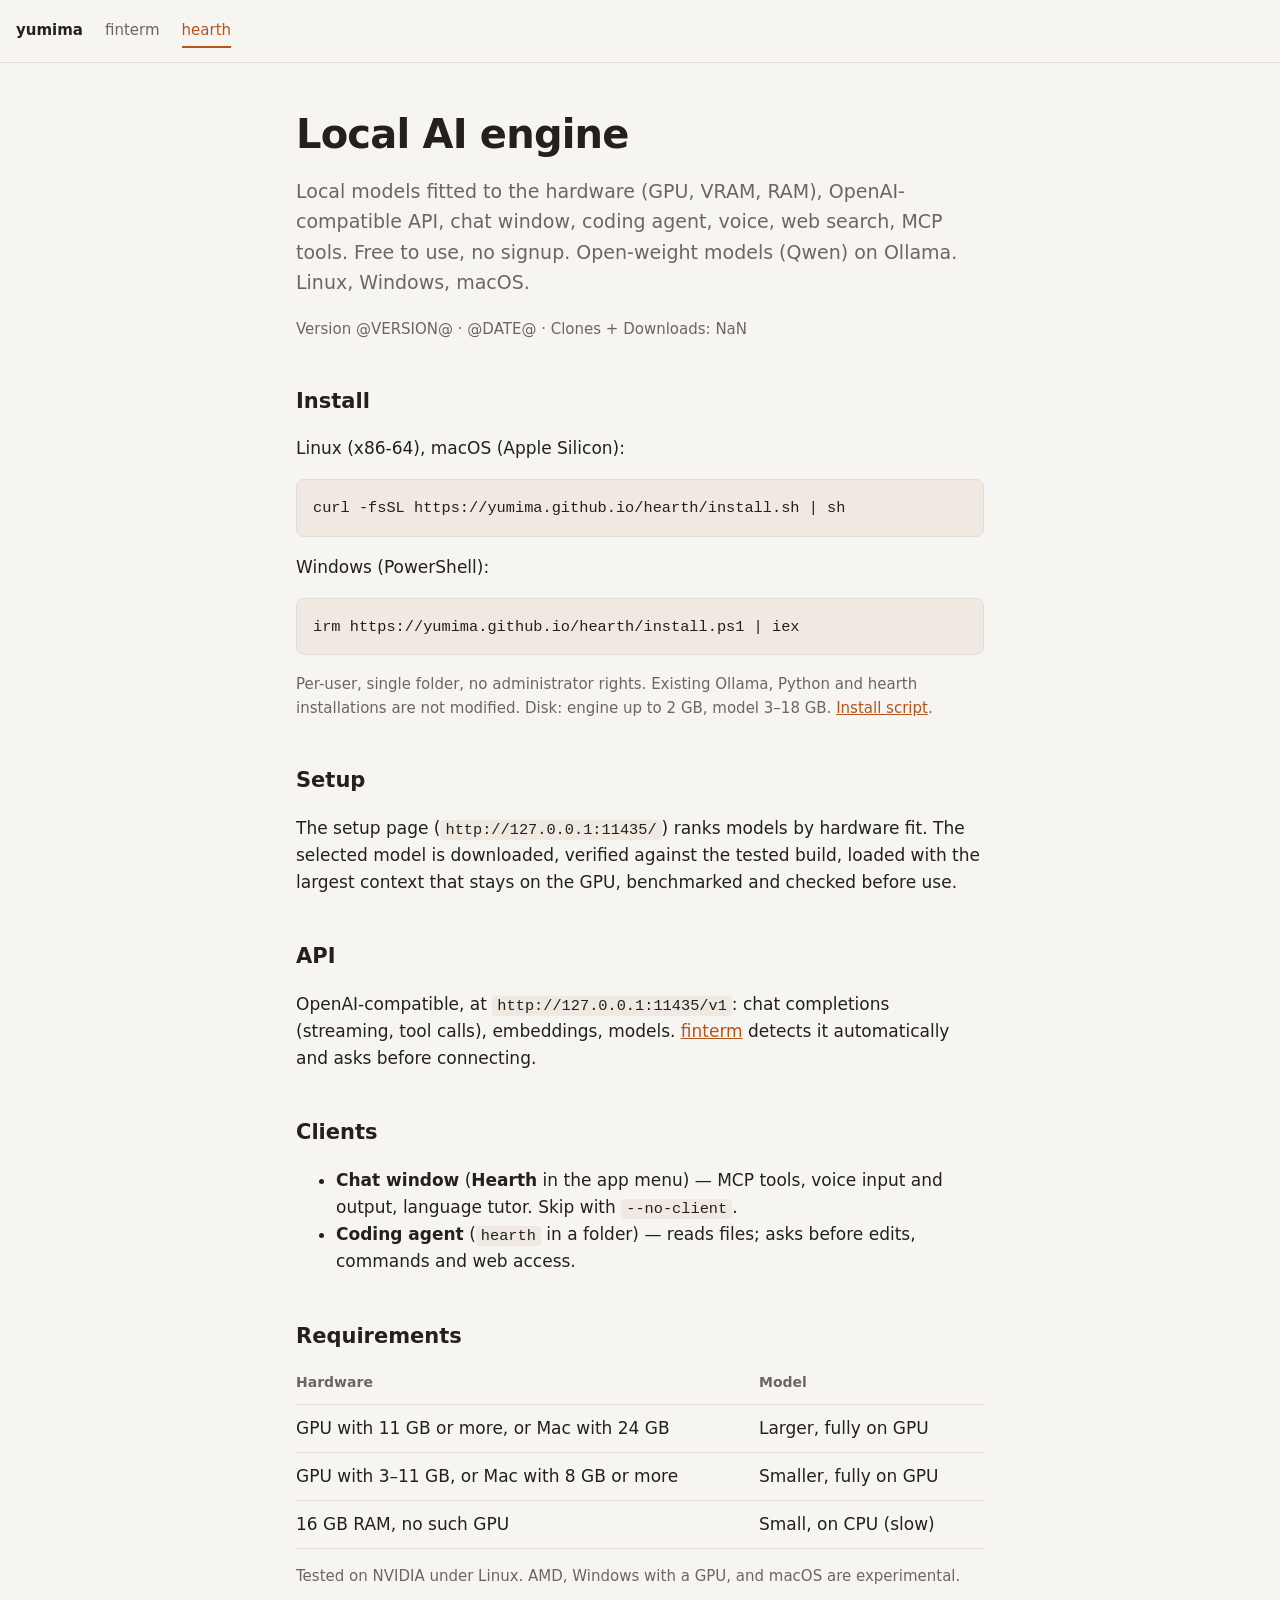
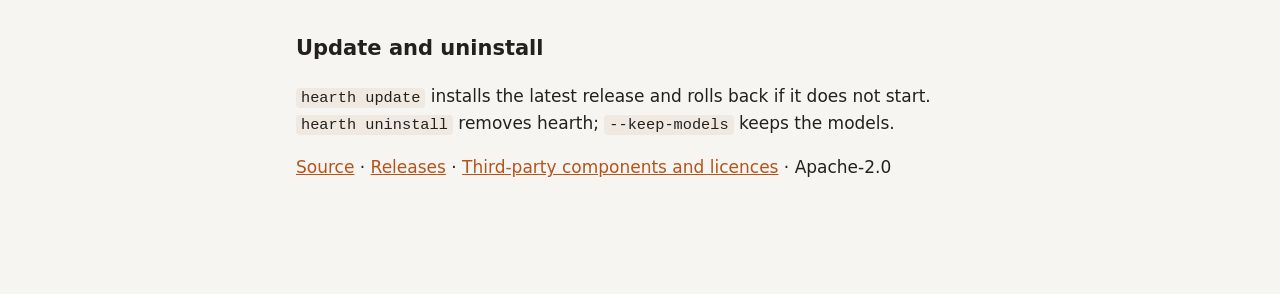
==== commit 2ffb1e90: "site: shorter lead; 194 clones, Nov 11-24 Co-Authored-By: Claude Opus 5.5 <noreply@anthropic.com>" ====
--- a/site/index.html
+++ b/site/index.html
@@ -4,16 +4,16 @@
 <meta charset="utf-8">
 <meta name="viewport" content="width=device-width, initial-scale=1">
 <title>hearth — local AI engine</title>
-<meta name="description" content="Local AI engine. Local models fitted to the hardware (GPU, VRAM, RAM), verified and served over an OpenAI-compatible API. Chat window, coding agent, voice, web search, MCP tools. Free to use, 100% local, no signup. Open models (Qwen) on Ollama. Linux, Windows, macOS.">
+<meta name="description" content="Local AI engine. Local models fitted to the hardware (GPU, VRAM, RAM), OpenAI-compatible API, chat window, coding agent, voice, web search, MCP tools. Free to use, no signup. Open-weight models (Qwen) on Ollama. Linux, Windows, macOS.">
 <link rel="stylesheet" href="style.css">
 </head>
 <body>
 <nav aria-label="Projects"><a href="/">yumima</a><a href="/finterm/">finterm</a><a href="/hearth/" aria-current="page">hearth</a></nav>
 <main>
   <h1>Local AI engine</h1>
-  <p class="lead">Local models fitted to the hardware (GPU, VRAM, RAM), verified and served over an OpenAI-compatible API. Chat window, coding agent, voice, web search, MCP tools. Free to use, 100% local, no signup. Open models (Qwen) on Ollama. Linux, Windows, macOS.</p>
+  <p class="lead">Local models fitted to the hardware (GPU, VRAM, RAM), OpenAI-compatible API, chat window, coding agent, voice, web search, MCP tools. Free to use, no signup. Open-weight models (Qwen) on Ollama. Linux, Windows, macOS.</p>
 
-  <p class="dim">Version @VERSION@ · @DATE@ · Clones + Downloads: <span id="count" data-clones="13" data-built="@DOWNLOADS@">@TOTAL@</span></p>
+  <p class="dim">Version @VERSION@ · @DATE@ · Clones + Downloads: <span id="count" data-clones="194" data-built="@DOWNLOADS@">@TOTAL@</span></p>
   <script>
   (function () {
     // Clones (GitHub gives them only to the owner) and downloads. Counts only rise: the page's own, the last shown in the past day, GitHub's current.
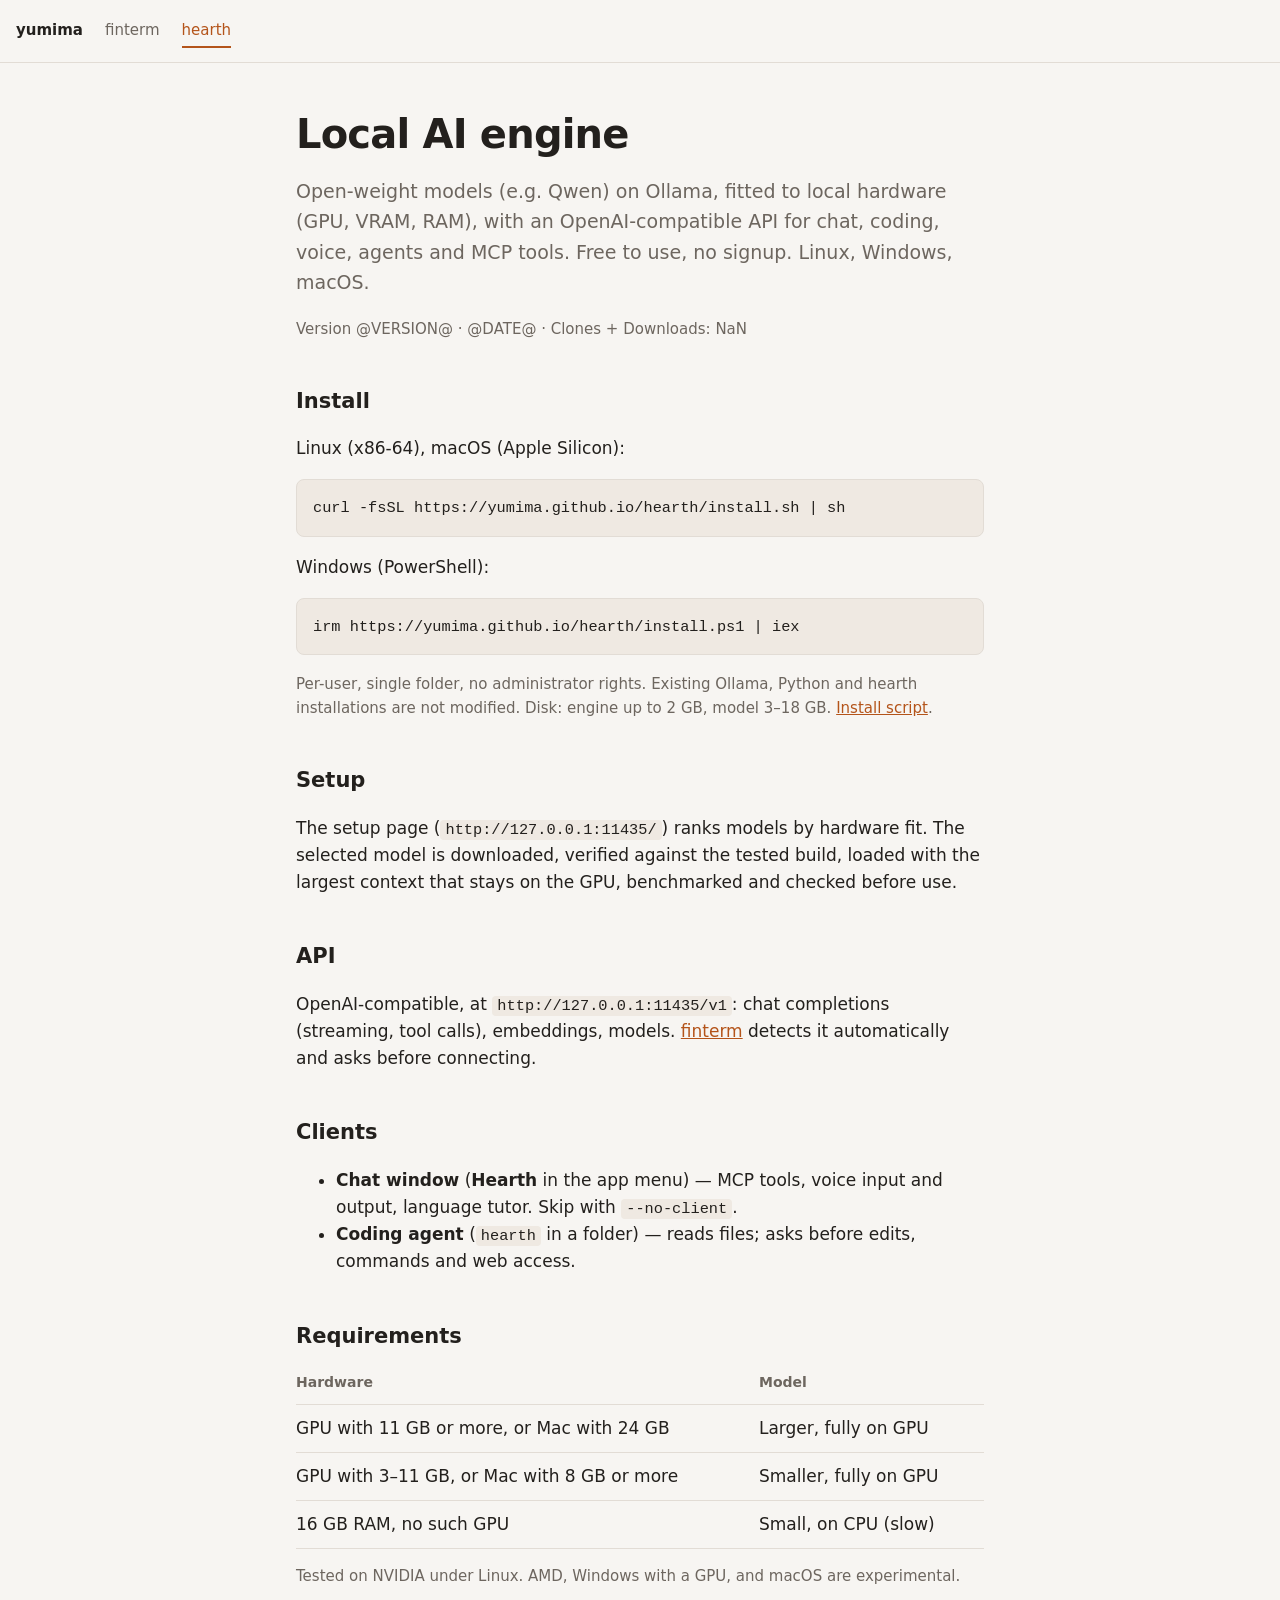
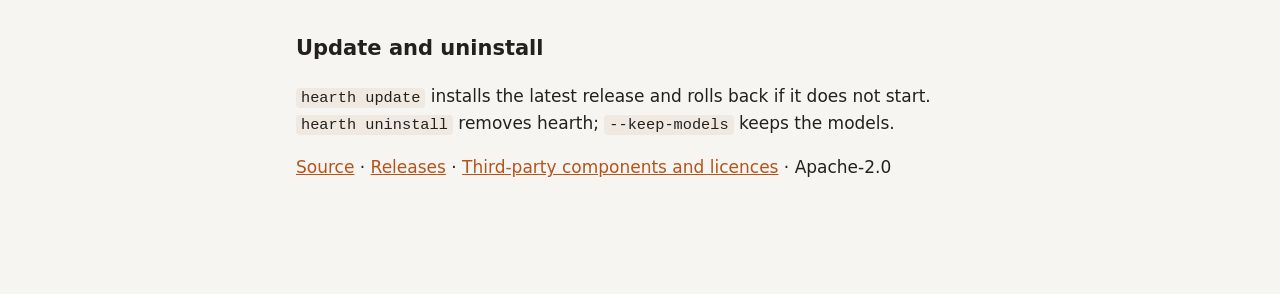
==== commit 01044b59: "site: the lead in one sentence, models first Co-Authored-By: Claude Opus 5.5 <noreply@anthropic.com>" ====
--- a/site/index.html
+++ b/site/index.html
@@ -4,14 +4,14 @@
 <meta charset="utf-8">
 <meta name="viewport" content="width=device-width, initial-scale=1">
 <title>hearth — local AI engine</title>
-<meta name="description" content="Local AI engine. Local models fitted to the hardware (GPU, VRAM, RAM), OpenAI-compatible API, chat window, coding agent, voice, web search, MCP tools. Free to use, no signup. Open-weight models (Qwen) on Ollama. Linux, Windows, macOS.">
+<meta name="description" content="Local AI engine. Open-weight models (e.g. Qwen) on Ollama, fitted to local hardware (GPU, VRAM, RAM), with an OpenAI-compatible API for chat, coding, voice, agents and MCP tools. Free to use, no signup. Linux, Windows, macOS.">
 <link rel="stylesheet" href="style.css">
 </head>
 <body>
 <nav aria-label="Projects"><a href="/">yumima</a><a href="/finterm/">finterm</a><a href="/hearth/" aria-current="page">hearth</a></nav>
 <main>
   <h1>Local AI engine</h1>
-  <p class="lead">Local models fitted to the hardware (GPU, VRAM, RAM), OpenAI-compatible API, chat window, coding agent, voice, web search, MCP tools. Free to use, no signup. Open-weight models (Qwen) on Ollama. Linux, Windows, macOS.</p>
+  <p class="lead">Open-weight models (e.g. Qwen) on Ollama, fitted to local hardware (GPU, VRAM, RAM), with an OpenAI-compatible API for chat, coding, voice, agents and MCP tools. Free to use, no signup. Linux, Windows, macOS.</p>
 
   <p class="dim">Version @VERSION@ · @DATE@ · Clones + Downloads: <span id="count" data-clones="194" data-built="@DOWNLOADS@">@TOTAL@</span></p>
   <script>
